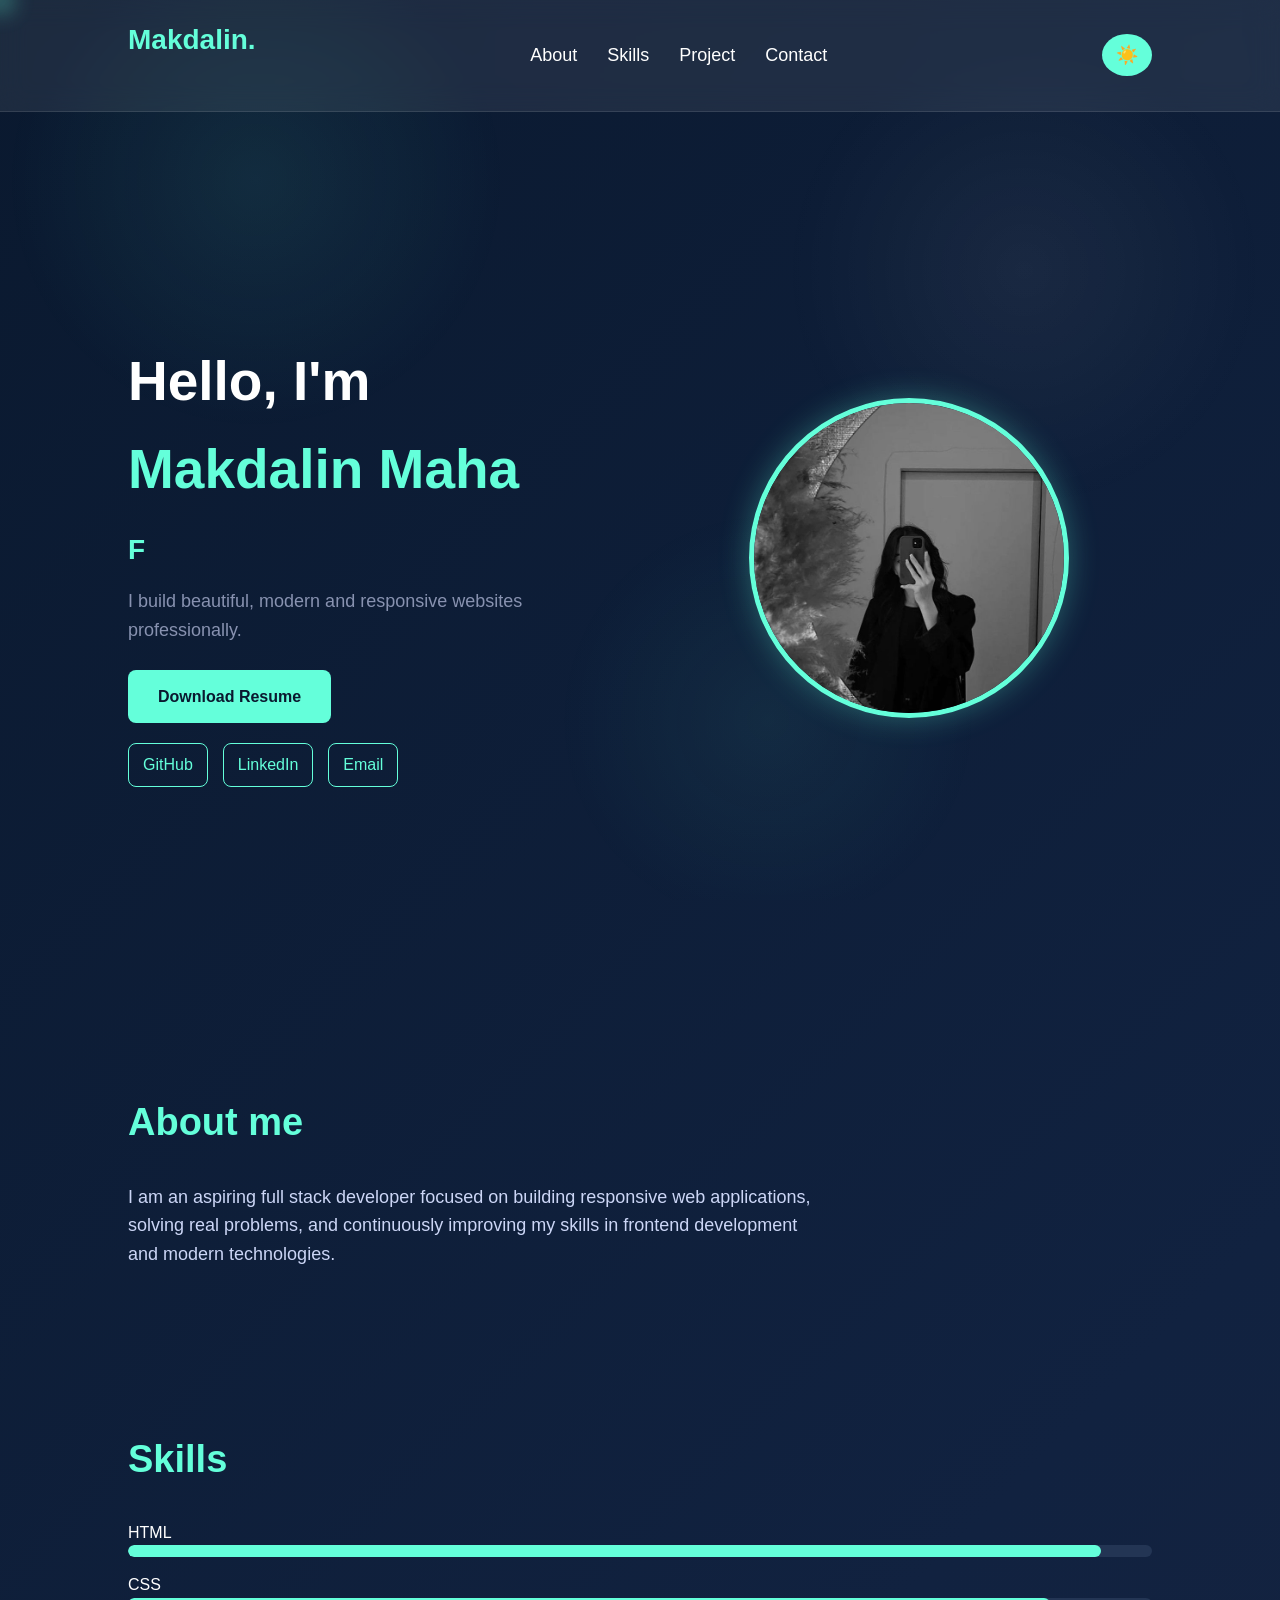
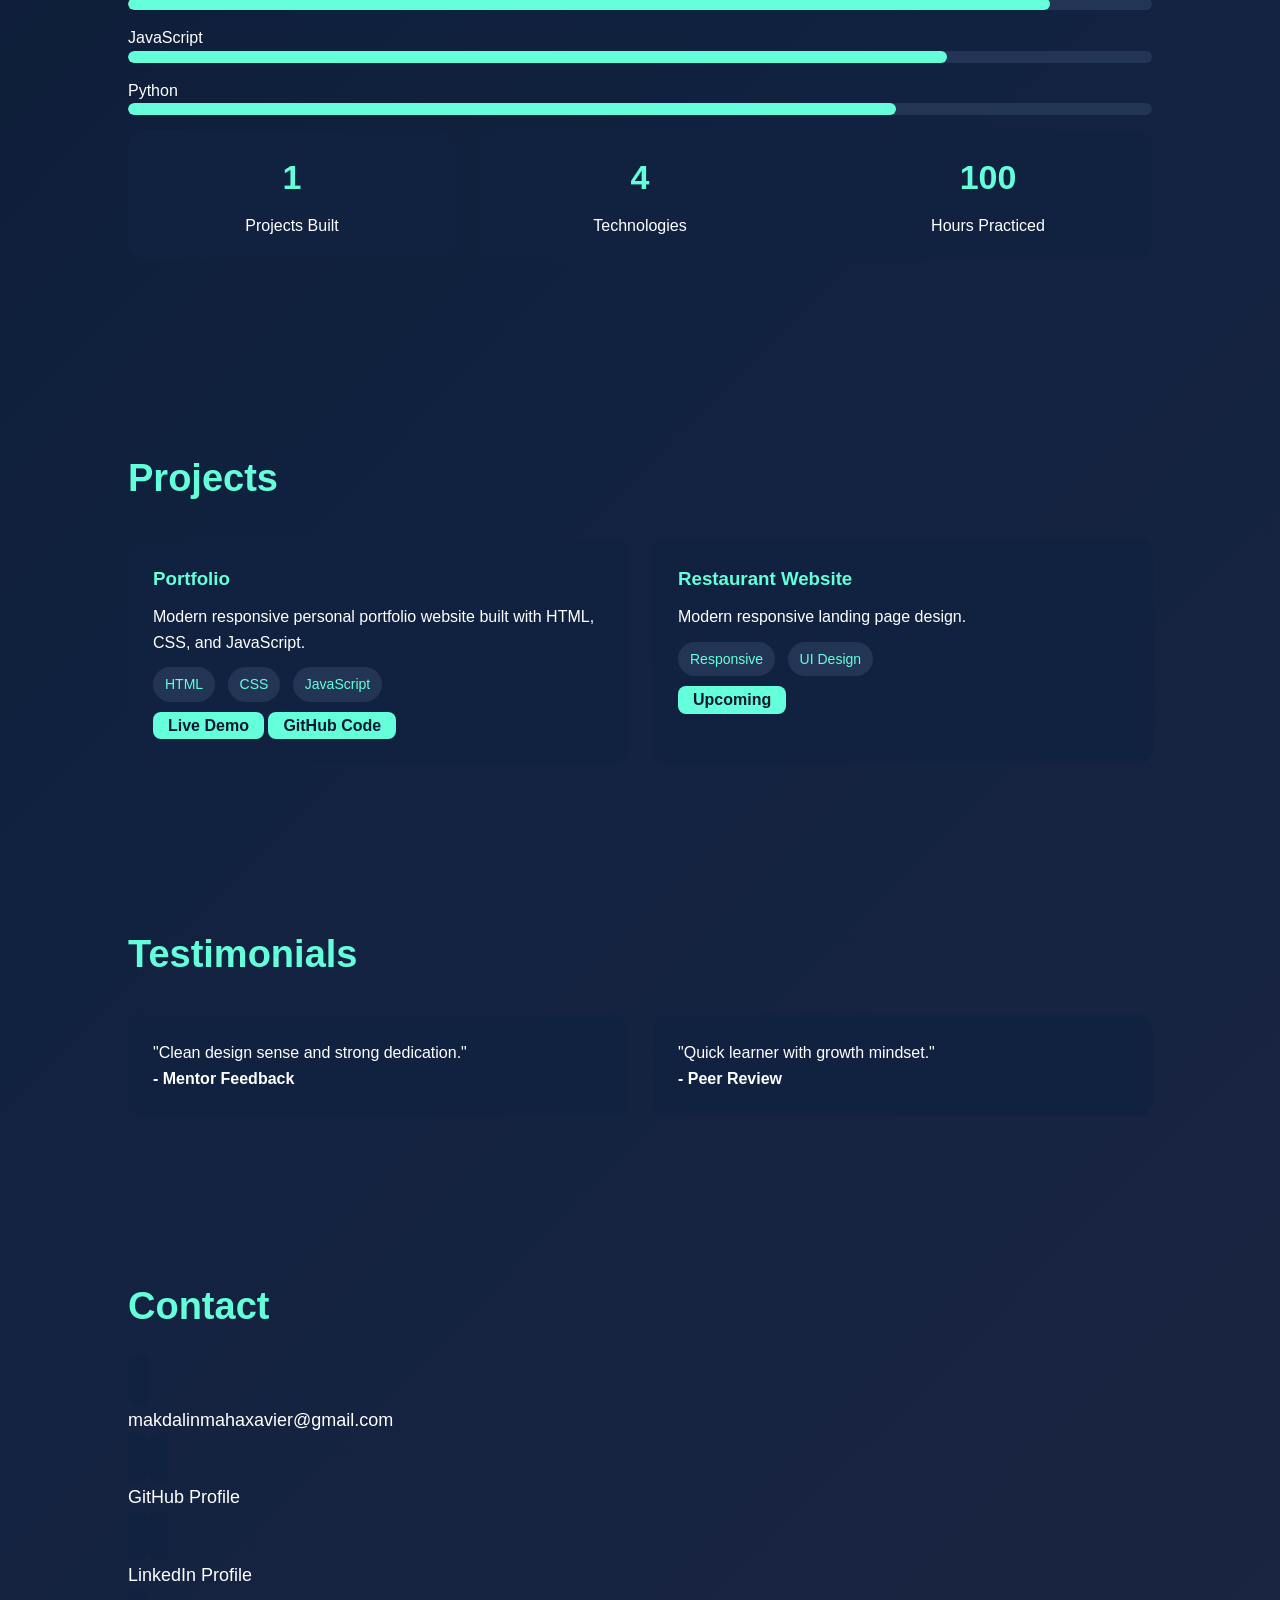
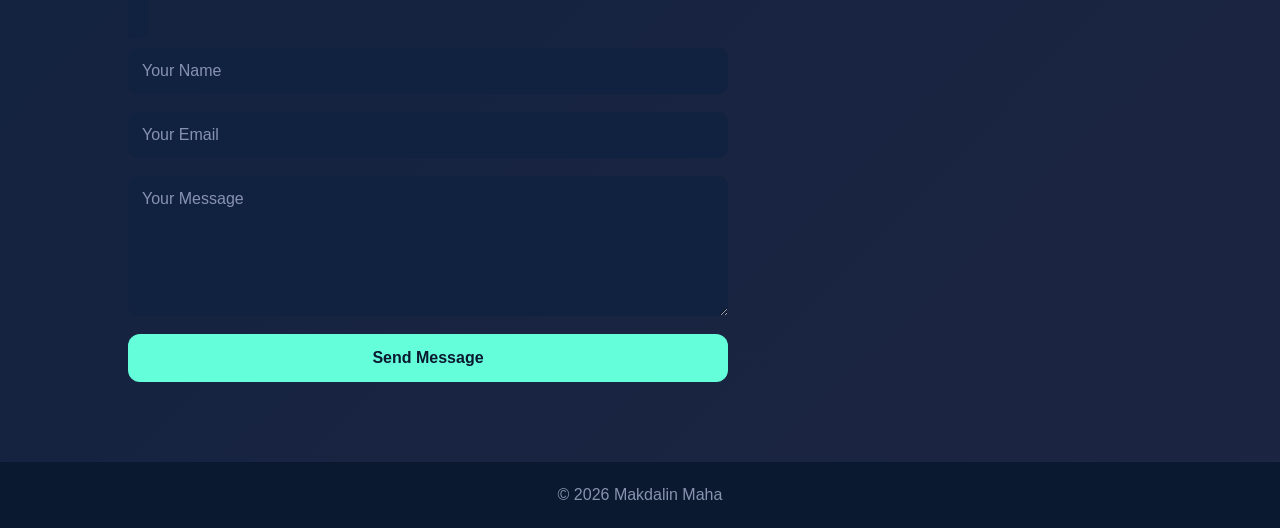
==== makdalin-portfolio/index.html @ d8c683f2 "Add files via upload" ====
<!DOCTYPE html>
<html lang="en">
    <head>
        <meta charset="UTF-8">
        <meta name="viewport" content="width=device-width, initial-scale=1.0">
        <meta name="description" content="Makdalin Maha Portfolio - Full Stack Developer, Frontend Designer and AI Enthusiast.">
        <meta name="keywords" content="portfolio, developer, full stack, HTML, CSS, JavaScript">
        <meta name="author" content="Makdalin Maha">
        
        <title> Makdalin Maha | Full Stack Developer</title>
        <link rel="icon" href="favicon.png">
        <link rel="stylesheet" href="style.css">
    </head>

    <body>
        <!-- Loader -->
         <div id="loader">
            <div class="spinner"></div>
            <p>Loading Portfolio...</p>
         </div>

         <div id="cursor-glow"></div>
        <!-- Navbar -->
         <header>
            <nav class="navbar">

            <h2 class="logo">Makdalin.</h2>
            <ul class="nav-links">
             <li><a href="#about">About</a></li> 
             <li><a href="#skills">Skills</a></li>  
             <li><a href="#projects">Project</a></li>
             <li><a href="#contact">Contact</a></li>
            </ul>
            <button id="themeToggle" class="theme-btn">☀️</button>
            </nav>
         </header>

         <!-- Hero Section -->
          <section class="hero">
            <div class="hero-text">
                <h1>Hello, I'm <span>Makdalin Maha</span></h1>
                <h3><span id="typing"></span></h3>
                <p>I build beautiful, modern and responsive websites professionally.</p>
                <a href="Resume.pdf" download class="btn">Download Resume</a>

                <div class="socials">
                    <a href="https://github.com/makdalinxx" target="_blank">GitHub</a>
                    <a href="https://linkedin.com/in/makdalin-maha-xavier-5477aa3b6" target="_blank">LinkedIn</a>
                    <a href="https://mail.google.com/mail/?view=cm&fs=1&to=makdalinmahaxavier@gmail.com" target="_blank">Email</a>
                </div>
            </div>

            <div class="hero-image">
                <img src="img.jpeg" alt="Profile" loading="lazy">
            </div>
          </section>

          <!-- About -->
           <section id="about">
            <h2>About me</h2>

            <p>I am an aspiring full stack developer focused on building responsive web applications, solving real problems, and continuously improving my skills in frontend development and modern technologies.</p>
           </section>

           <!-- Skills -->
            <section id="skills">
                <h2>Skills</h2>
                <div class="skill">
                    <p>HTML</p>
                    <div class="bar"><span style="width:95%"></span></div>

                    <p>CSS</p>
                    <div class="bar"><span style="width:90%"></span></div>

                    <p>JavaScript</p>
                    <div class="bar"><span style="width:80%"></span></div>

                    <p>Python</p>
                    <div class="bar"><span style="width:75%"></span></div>
                </div>

                <div class="stats">
                <div class="stat-box">
                    <h3 class="counter" data-target="1">0</h3>
                    <p>Projects Built</p>
                </div>

                <div class="stat-box">
                    <h3 class="counter" data-target="4">0</h3>
                    <p>Technologies</p>
                </div>

                <div class="stat-box">
                    <h3 class="counter" data-target="100">0</h3>
                    <p>Hours Practiced</p>
                </div>
                </div>
            </section>

            <!-- Projects -->
             <section id="projects">
                <h2>Projects</h2>
                
                <div class="cards">
                    <div class="card">
                        <h3>Portfolio</h3>
                        <p>Modern responsive personal portfolio website built with HTML, CSS, and JavaScript.</p>
                        <span class="tag">HTML</span>
                        <span class="tag">CSS</span>
                        <span class="tag">JavaScript</span><br>
                        <a href="https://github.com/makdalinxx/makdalin-portfolio" target="_blank" class="project-btn">Live Demo</a>
                        <a href="#" class="project-btn">GitHub Code</a>
                    </div>
                    <div class="card">
                        <h3>Restaurant Website</h3>
                        <p>Modern responsive landing page design.</p>
                        <span class="tag">Responsive</span>
                        <span class="tag">UI Design</span><br>
                        <a href="#" class="project-btn">Upcoming</a>
                        
                    </div>

                </div>
             </section>
            <!-- Testimonial -->
             <section id="testimonials">
                
                <h2>Testimonials</h2>
                
                <div class="cards">
                    <div class="card">
                        <p>"Clean design sense and strong dedication."</p>
                        <h4>- Mentor Feedback</h4>
                    </div>
                    <div class="card">
                        <p>"Quick learner with growth mindset."</p>
                        <h4>- Peer Review</h4>
                    </div>
                </div>
            </section>



            <!-- Contact -->
             <section id="contact">
                <h2>Contact</h2>
                <a href="https://mail.google.com/mail/?view=cm&fs=1&to=makdalinmahaxavier@gmail.com" target="_blank" class="contact-item"><p>makdalinmahaxavier@gmail.com</p></a>
                <a href="https://github.com/makdalinxx" target="_blank" class="contact-item">
<p>GitHub Profile</p></a>
                <a href="https://linkedin.com/in/makdalin-maha-xavier-5477aa3b6" target="_blank" class="contact-item">
<p>LinkedIn Profile </p></a>

                <form action="https://formspree.io/f/mojyzywg" method="POST" class="contact-form">
                    <input type="text" name="name" placeholder="Your Name" required>
                    <input type="email" name="email" placeholder="Your Email" required>
                    <textarea name="message" placeholder="Your Message" required></textarea>
                    <button type="submit">Send Message</button>
                </form>

                
             </section>

             <footer>
                <p>© 2026 Makdalin Maha</p>
             </footer>

             <script src="script.js"></script>
    </body>
</html>
---- makdalin-portfolio/style.css ----
/* Reset */
*{
    margin: 0;
    padding: 0;
    box-sizing: border-box;
    font-family: Arial, Helvetica, sans-serif;
    scroll-behavior: smooth;
}

/* Body */
body {
    background: linear-gradient(135deg, #0a192f, #112240, #1c2541);
    color: white;
    line-height: 1.6;
}

body::before{
    content:"";
    position:fixed;
    top:0;
    left: 0;
    width: 100%;
    height: 100%;
    background:
    radial-gradient(circle at 20% 20%, rgba(100,255,218,0.08), transparent 20%),
    radial-gradient(circle at 80% 30%, rgba(255,255,255,0.05), transparent 20%),
    radial-gradient(circle at 60% 80%, rgba(100,255,218,0.06), transparent 20%);
    z-index:-1;
    animation:moveBg 10s infinite alternate;
}


#loader{
position:fixed;
top:0;
left:0;
width:100%;
height:100%;
background:#0a192f;
display:flex;
flex-direction:column;
justify-content:center;
align-items:center;
z-index:9999;
}

.spinner{
width:60px;
height:60px;
border:6px solid rgba(255,255,255,0.2);
border-top:6px solid #64ffda;
border-radius:50%;
animation:spin 1s linear infinite;
margin-bottom:15px;
}

#cursor-glow{
    position:fixed;
    width: 20px;
    height: 20px;
    border-radius: 50%;
    background: #64ffda;
    pointer-events: none;
    filter:blur(12px);
    opacity:0.7;
    z-index: 9998;
    transform: translate(-50%, -50%);
}

/* Navbar */
.navbar {
    display: flex;
    justify-content: space-between;
    align-items: center;
    padding: 18px 10%;
    background: rgba(255,255,255,0.08);
    backdrop-filter: blur(14px);
    border-bottom: 1px solid rgba(255,255,255,0.1);
    position: sticky;
    top: 0;
    z-index: 1000;
}

.logo {
    font-size: 28px;
    font-weight: bold;
    color: #64ffda;
}

.nav-links {
    display: flex;
    list-style: none;
    gap: 30px;   
}

.nav-links a {
    text-decoration: none;
    color: white;
    font-size: 18px;
    transition: 0.3s;
}

.nav-links a:hover {
    cplor: #64ffda;
}

.theme-btn {
    padding: 10px 14px;
    border: none;
    border-radius: 50%;
    cursor: pointer;
    font-size: 18px;
    background: #64ffda;
    transition: 0.3s;
}

.theme-btn:hover{
    transform: rotate(25deg) scale(1.1);
}

.light-mode{
    background: linear-gradient(135deg, #ffffff,#f5f5f5,#eaeaea);
    color: #111;
}

.light-mode .card,
.light-mode .navbar,
.light-mode .bar {
    background: #ffffff;
    color:#111;
}

.light-mode .nav-link a {
    color: #111;
}

.light-mode footer {
    background: #ddd;
    color: #111;
}

/* Hero Section */
.hero {
    display:flex;
    justify-content: space-between;
    align-items: center;
    min-height: 100vh;
    padding: 0 10%;
    gap: 50px;
}

.hero-text {
    flex: 1;
    animation: slideLeft 1s ease;
}

.hero-text h1 {
    font-size: 55px;
    margin-bottom: 15px;
}

.hero-text span {
    color: #64ffda;
}

.hero-text h3 {
    font-size:28px;
    margin-bottom: 15px;
    color: #ccd6f6;
}

.hero-text p {
    font-size: 18px;
    margin-bottom: 25px;
    max-width: 500px;
    color: #8892b0;
}

/* Button */
.btn{
    display: inline-block;
    padding: 14px 30px;
    background: #64ffda;
    color: #0a192f;
    font-weight: bold;
    text-decoration: none;
    border-radius: 8px;
    transition: 0.3s;
}

.btn:hover {
    transform: translateY(-5px);
    box-shadow: 0 10px 20px rgba(100,255,218,0.3);
}

/* Social Links */
.socials {
    margin-top: 20px;
    display: flex;
    gap: 15px;
    flex-wrap: wrap;
}

.socials a {
    text-decoration: none;
    color: #64ffda;
    border: 1px solid #64ffda;
    padding: 8px 14px;
    border-radius: 8px;
    transition: 0.3s;
}

.socials a:hover {
    background: #64ffda;
    color: #0a192f;
}

/* Hero Image */
.hero-image {
    flex: 1;
    text-align: center;
    animation: slideRight 1s ease;
}

.hero-image img {
    width: 320px;
    height: 320px;
    border-radius: 50%;
    object-fit: cover;
    border: 5px solid #64ffda;
    box-shadow: 0 0 30px rgba(100,255,218,0.3);
    animation: float 3s ease-in-out infinite;
}

/* Section */
section {
    padding: 80px 10%;
}

h2 {
    font-size: 38px;
    margin-bottom: 30px;
    color: #64ffda;
}

/* About */
#about p{
    max-width: 700px;
    font-size: 18px;
    color:#ccd6f6;
}

/* Skills */
#skill p {
    margin: 15px 0 8px;
    font-weight: bold;
}

.bar {
    width: 100%;
    height: 12px;
    background: #233554;
    border-radius: 20px;
    overflow: hidden;
    margin-bottom: 15px;
}

.bar span {
    display: block;
    height: 100%;
    background: #64ffda;
    border-radius: 20px;
}

.stats{
    display:grid;
    grid-template-columns:repeat(auto-fit,minmax(160px,1fr));
    gap:20px;
    margin-bottom:30px;
}

.stat-box{
    background:#112240;
    padding:20px;
    border-radius:16px;
    text-align:center;
}

.stat-box h3{
    font-size:34px;
    color:#64ffda;
    margin-bottom:8px;
}

/* Project Cards */
.cards {
    display: grid;
    grid-template-columns: repeat(auto-fit,minmax(250px, 1fr));
    gap: 25px;
}

.card {
    background: #112240;
    padding: 25px;
    border-radius: 15px;
    transition:transform 0.25s ease, box-shadow 0.25s ease;
    transform-style:preserve-3d;
    will-change:transform;
}

.card:hover {
    transform: translateY(-10px);
    box-shadow: 0 20px 40px rgba(0,0,0,0.25);
}

.card h3 {
    margin-bottom: 10px;
    color: #64ffda;
}

.tag {
    display: inline-block;
    margin-top: 12px;
    margin-right: 8px;
    padding: 6px 12px;
    font-size: 14px;
    border-radius: 20px;
    background: #233554;
    color: #64ffda;
}

.hidden {
    opacity: 0;
    transform: translateY(40px);
    transition: all 1s ease;
}

.show {
    opacity: 1;
    transform: translateY(0);
}

.project-btn {
    display: inline-block;
    padding: 1px 15px;
    background: #64ffda;
    color: #0a192f;
    text-decoration: none;
    border-radius: 8px;
    font-weight: bold;
    margin-top: 10px;
    transition: 0.3s;
}

.project-btn:hover {
    transform:translateY(-4px);
}


/* Contact */
#contact {
    padding: 80px 10%;
}

#contact p {
    margin: 10px 0;
    font-size: 18px;
}

.contact-links {
    display: flex;
    flex-direction: column;
    gap: 18px;
    margin-top: 20px;
}

.contact-item{
    text-decoration: none;
    color: white;
    background: #112240;
    padding: 15px 20px;
    border-radius: 12px;
    transition: 0.3s;
    font-size: 18px;
    width: fir-content;
}

.contact-item:hover{
    background: #64ffda;
    color: #64ffda;
    transform: translateX(8px);
    box-shadow: 0 8px 20px rgba(100,255,218,0.2);
}


.contact-form {
    display: flex;
    flex-direction: column;
    gap: 18px;
    max-width: 600px;
    margin-top:20px;
}

.contact-form input,
.contact-form textarea{
    padding: 14px;
    border: none;
    border-radius: 10px;
    outline: none;
    background: #112240;
    color: white;
    font-size: 16px;
}

.contact-form textarea{
    min-height:140px;
    resize: vertical;
}

.contact-form input::placeholder,
.contact-form textarea::placeholder{
    color:#8892b0;
}

.contact-form button {
    padding: 15px;
    border: none;
    background: #64ffda;
    font-size: 16px;
    font-weight:bold;
    cursor:pointer;
    border-radius: 12px;
    color: #0a192f;
    transition: 0.3s;
}

.contact-form button:hover{
    transform:translateY(-4px);
    box-shadow:0 10px 20px rgba(100,255,218,0.2);
}


/* Footer */
footer {
    text-align: center;
    padding: 20px;
    background: #0a192f;
    color: #8892b0;
}

/* Animations */
@keyframes spin{
to{transform:rotate(360deg);}
}

@keyframes slideLeft {
    from{
        opacity: 0;
        transform: translateX(-50px);
    }
    to{
    opacity: 0;
    transform: translateX(0);
    }    
}


@keyframes moveBg{
    from{transform:translateY(0);}
    to{transform:translateY(-20px);}
}
@keyframes float {
    0%{transform: translateY(0);}
    50%{transform: translateY(-15px);}
    100%{transform: translateY(0);}
}

/* Mobile Responsive */
@media(max-width: 768px) {
    .hero {
        flex-direction: column-reverse;
        text-align: center;
        padding-top: 50px;
    }

    .hero-text h1 {
        font-size: 38px;
    }

    .hero-text h3 {
        font-size: 22px;
    }

    .hero-image img{
        width: 220px;
        height: 220px;
    }

    .navbar {
        flex-direction:column;
        gap: 15px;
    }

    .nav-links {
        gap: 15px;
        flex-wrap: wrap;
        justify-content: center;
    }

    .btn{
        width:100%;
        text-align:center;
    }

    .contact-form input,
    .contact-form textarea,
    .contact-form button{
        width:100%;
    }
}
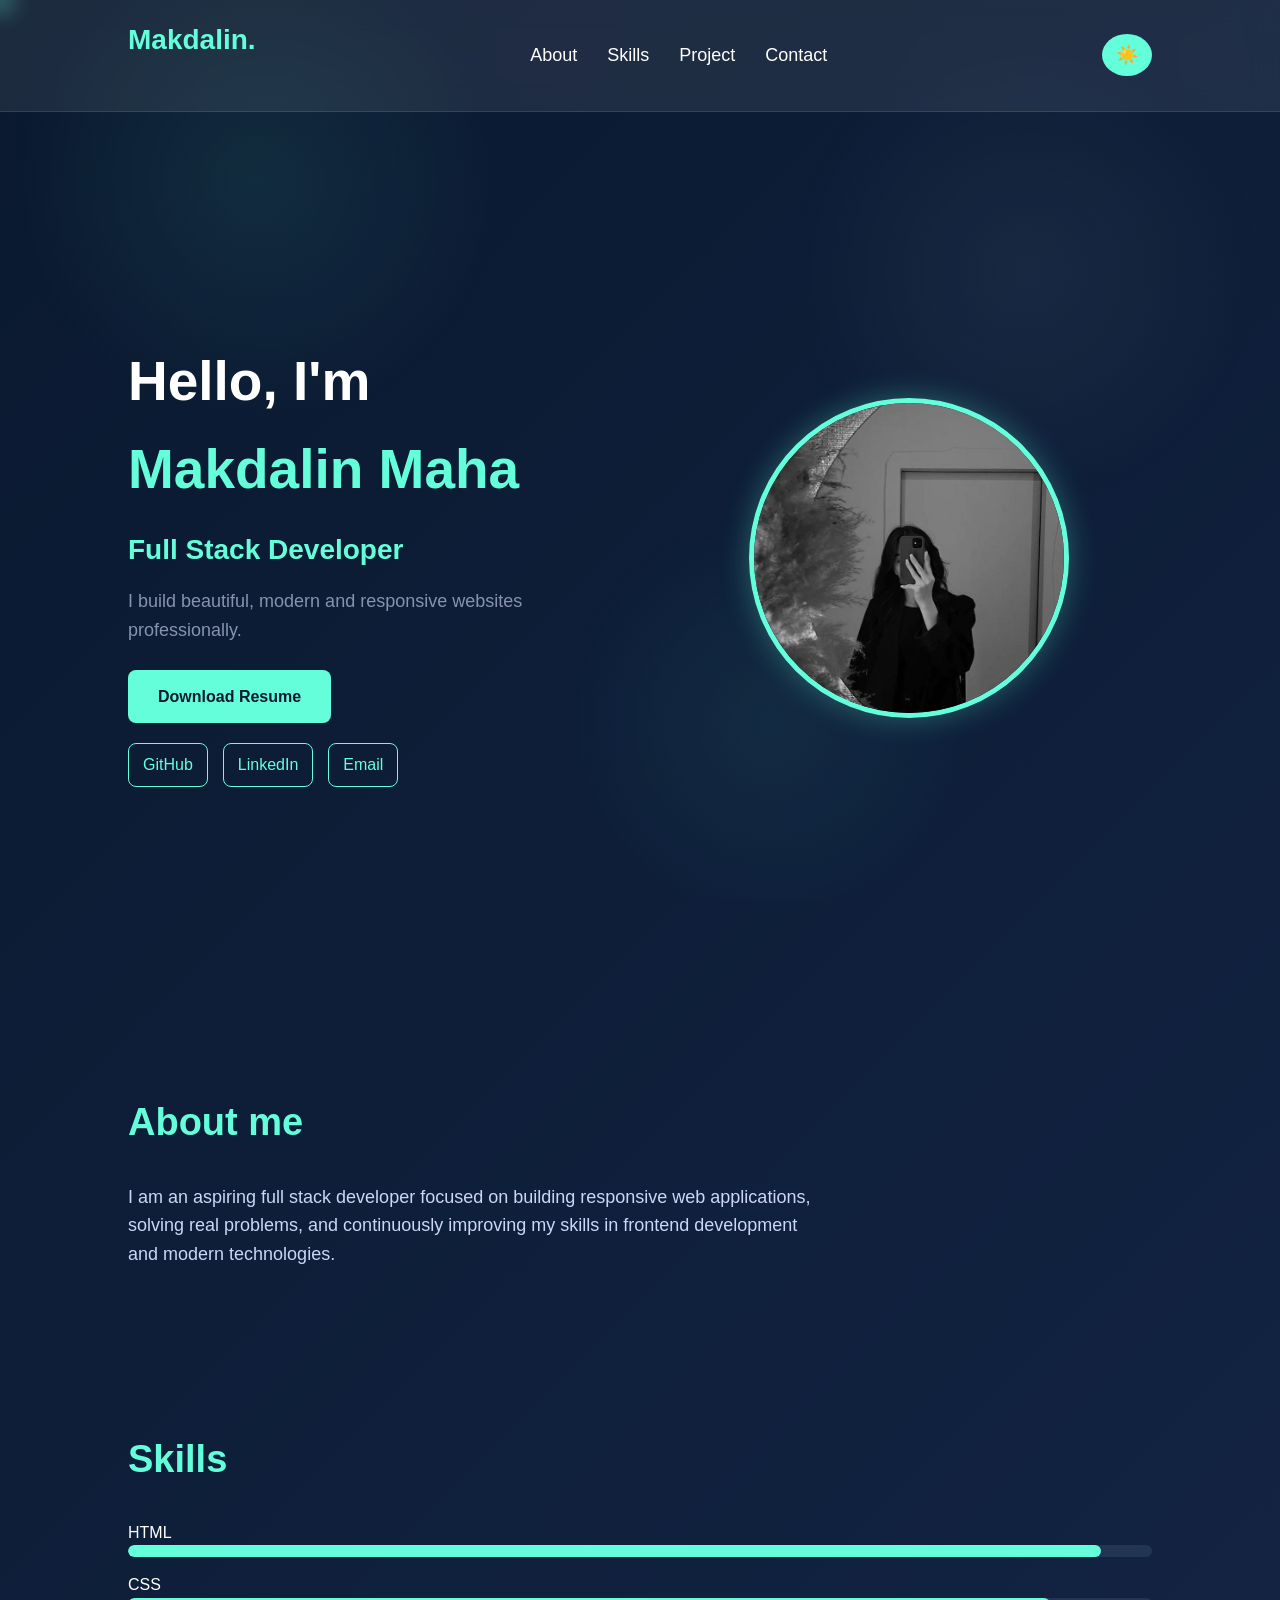
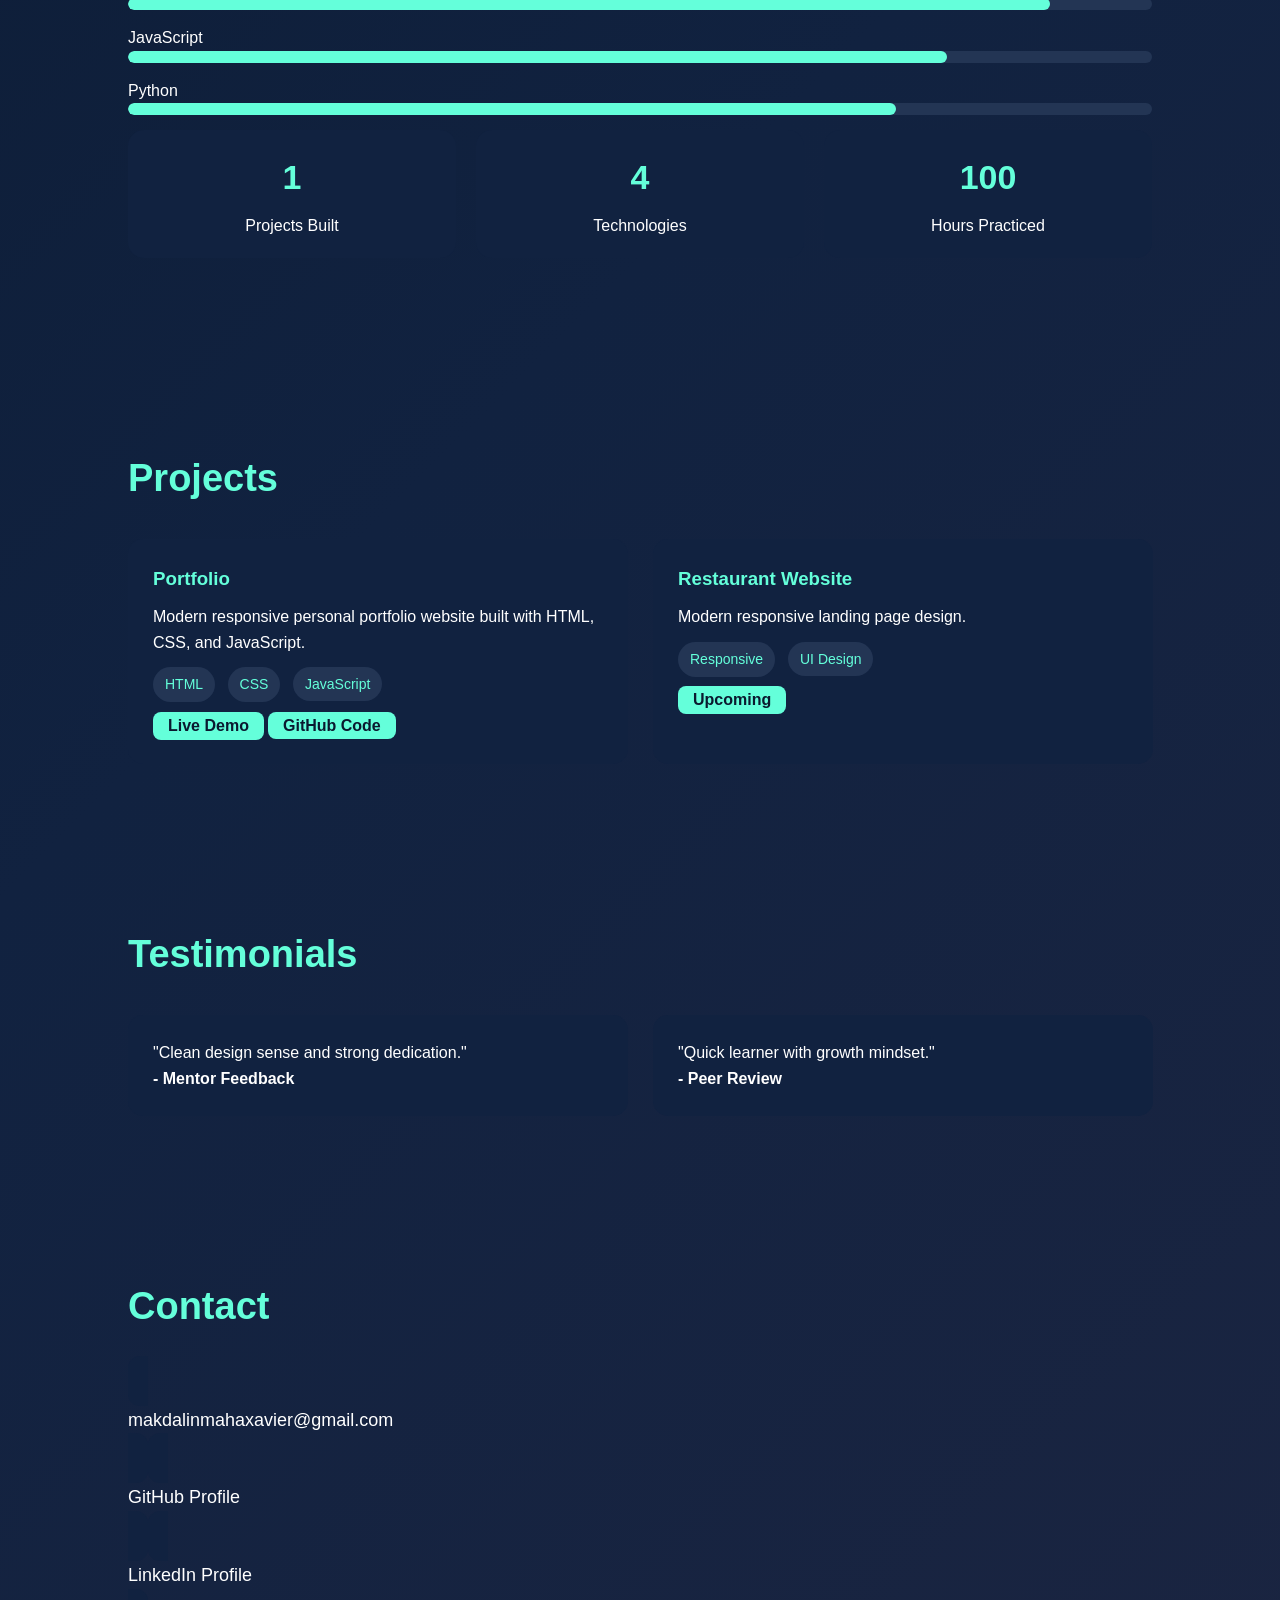
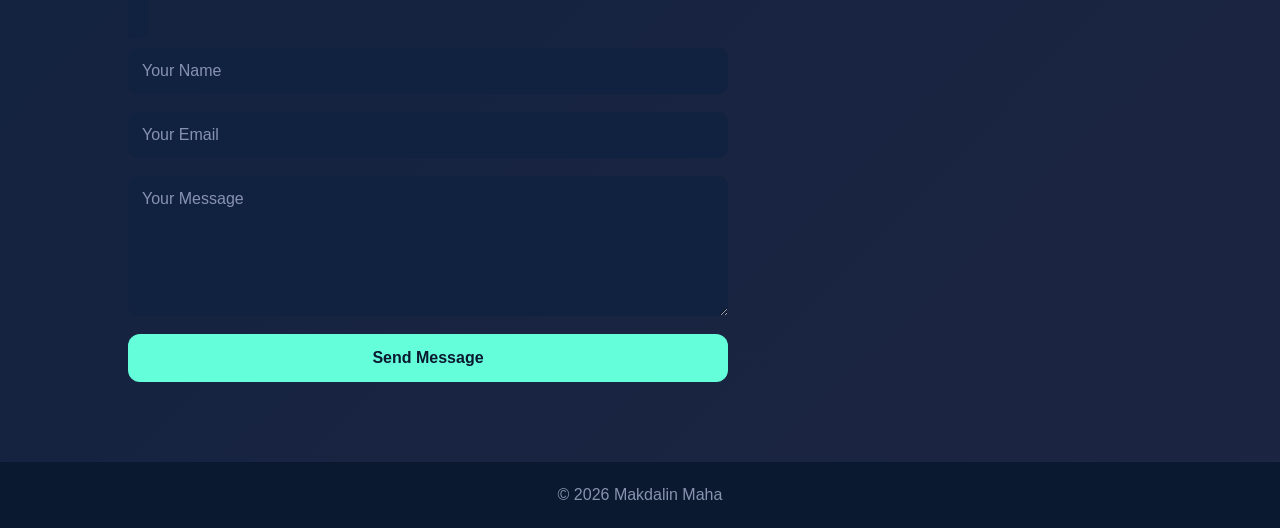
==== commit a750a28e: "Add files via upload" ====
--- a/makdalin-portfolio/index.html
+++ b/makdalin-portfolio/index.html
@@ -8,7 +8,7 @@
         <meta name="author" content="Makdalin Maha">
         
         <title> Makdalin Maha | Full Stack Developer</title>
-        <link rel="icon" href="favicon.png">
+        <link rel="icon" href="images/favicon.png">
         <link rel="stylesheet" href="style.css">
     </head>
 
@@ -41,7 +41,7 @@
                 <h1>Hello, I'm <span>Makdalin Maha</span></h1>
                 <h3><span id="typing"></span></h3>
                 <p>I build beautiful, modern and responsive websites professionally.</p>
-                <a href="Resume.pdf" download class="btn">Download Resume</a>
+                <a href="assests/Resume.pdf" download class="btn">Download Resume</a>
 
                 <div class="socials">
                     <a href="https://github.com/makdalinxx" target="_blank">GitHub</a>
@@ -51,7 +51,7 @@
             </div>
 
             <div class="hero-image">
-                <img src="img.jpeg" alt="Profile" loading="lazy">
+                <img src="images/img.jpeg" alt="Profile" loading="lazy">
             </div>
           </section>
 
@@ -108,8 +108,8 @@
                         <span class="tag">HTML</span>
                         <span class="tag">CSS</span>
                         <span class="tag">JavaScript</span><br>
-                        <a href="https://github.com/makdalinxx/makdalin-portfolio" target="_blank" class="project-btn">Live Demo</a>
-                        <a href="#" class="project-btn">GitHub Code</a>
+                        <a href=" https://makdalinxx.github.io/makdalin-portfolio/" target="_blank" class="project-btn">Live Demo</a>
+                        <a href="https://github.com/makdalinxx/makdalin-portfolio" class="project-btn">GitHub Code</a>
                     </div>
                     <div class="card">
                         <h3>Restaurant Website</h3>
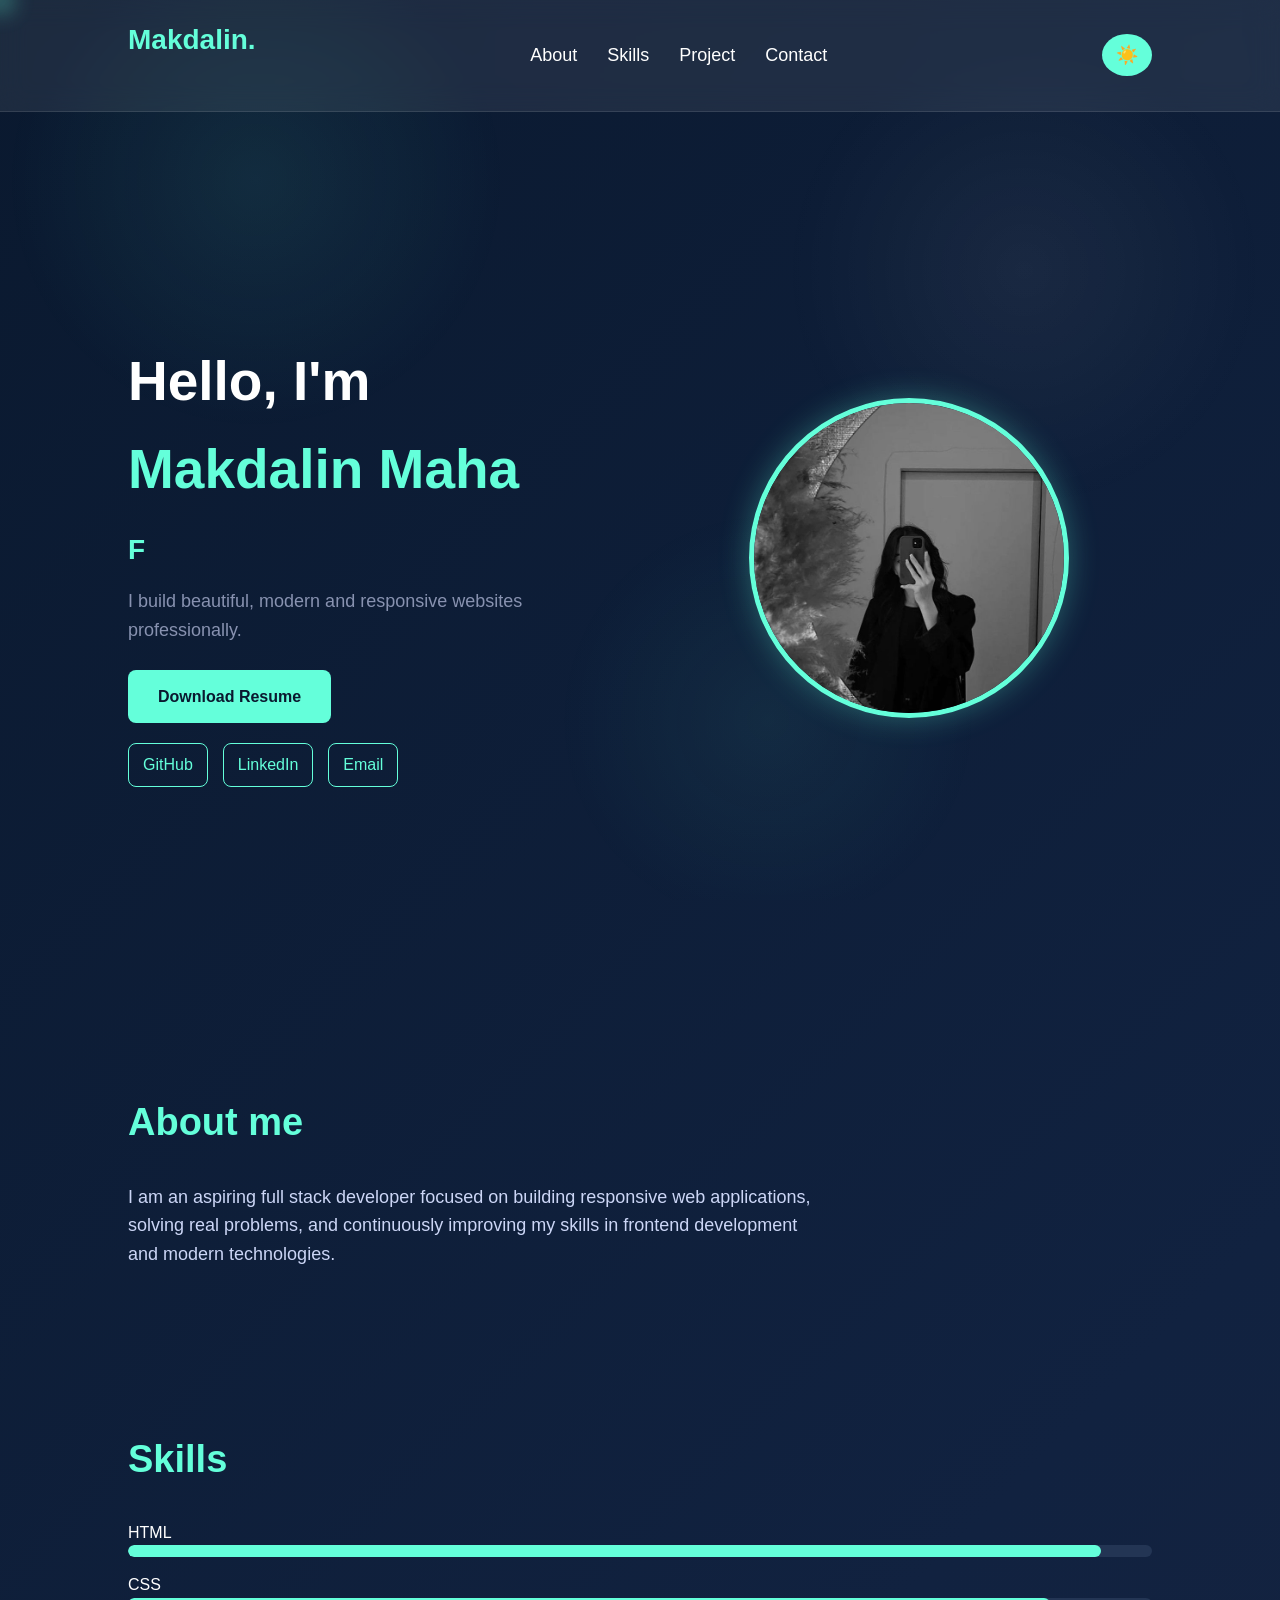
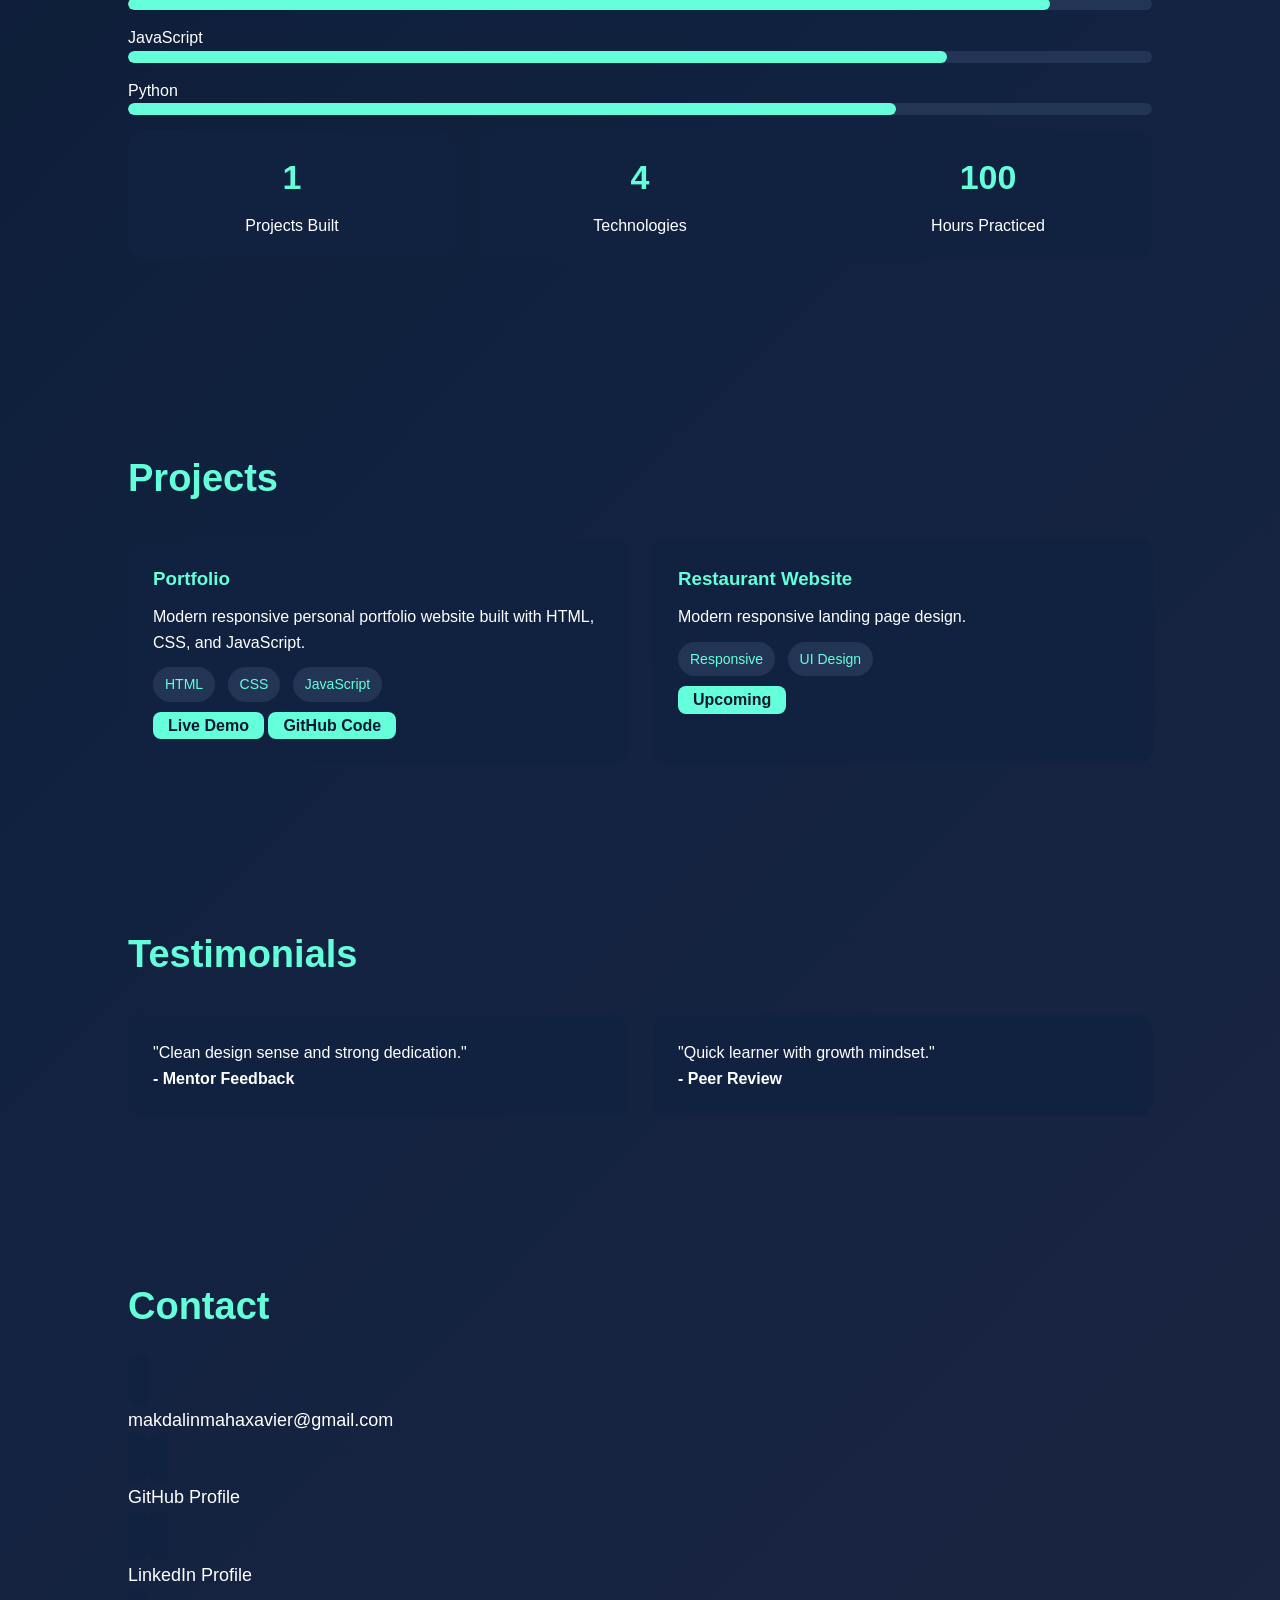
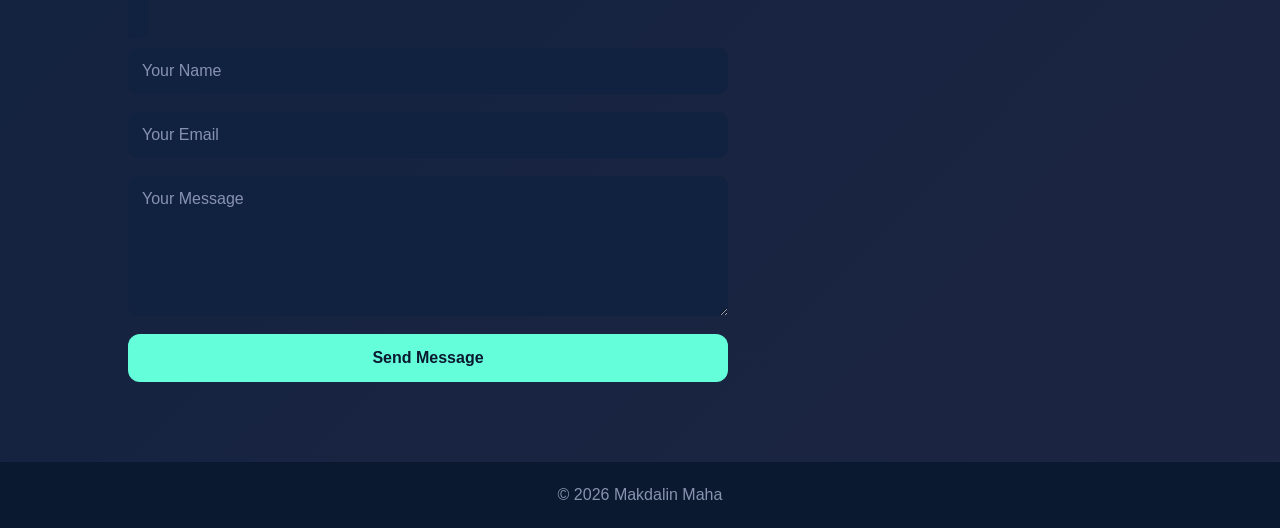
==== commit 7d8c00b4: "Add files via upload" ====
--- a/makdalin-portfolio/index.html
+++ b/makdalin-portfolio/index.html
@@ -41,7 +41,7 @@
                 <h1>Hello, I'm <span>Makdalin Maha</span></h1>
                 <h3><span id="typing"></span></h3>
                 <p>I build beautiful, modern and responsive websites professionally.</p>
-                <a href="assests/Resume.pdf" download class="btn">Download Resume</a>
+                <a href="assets/Resume.pdf" download class="btn">Download Resume</a>
 
                 <div class="socials">
                     <a href="https://github.com/makdalinxx" target="_blank">GitHub</a>
--- a/makdalin-portfolio/style.css
+++ b/makdalin-portfolio/style.css
@@ -101,7 +101,7 @@
 }
 
 .nav-links a:hover {
-    cplor: #64ffda;
+    color: #64ffda;
 }
 
 .theme-btn {
@@ -382,7 +382,7 @@
     border-radius: 12px;
     transition: 0.3s;
     font-size: 18px;
-    width: fir-content;
+    width: fit-content;
 }
 
 .contact-item:hover{
